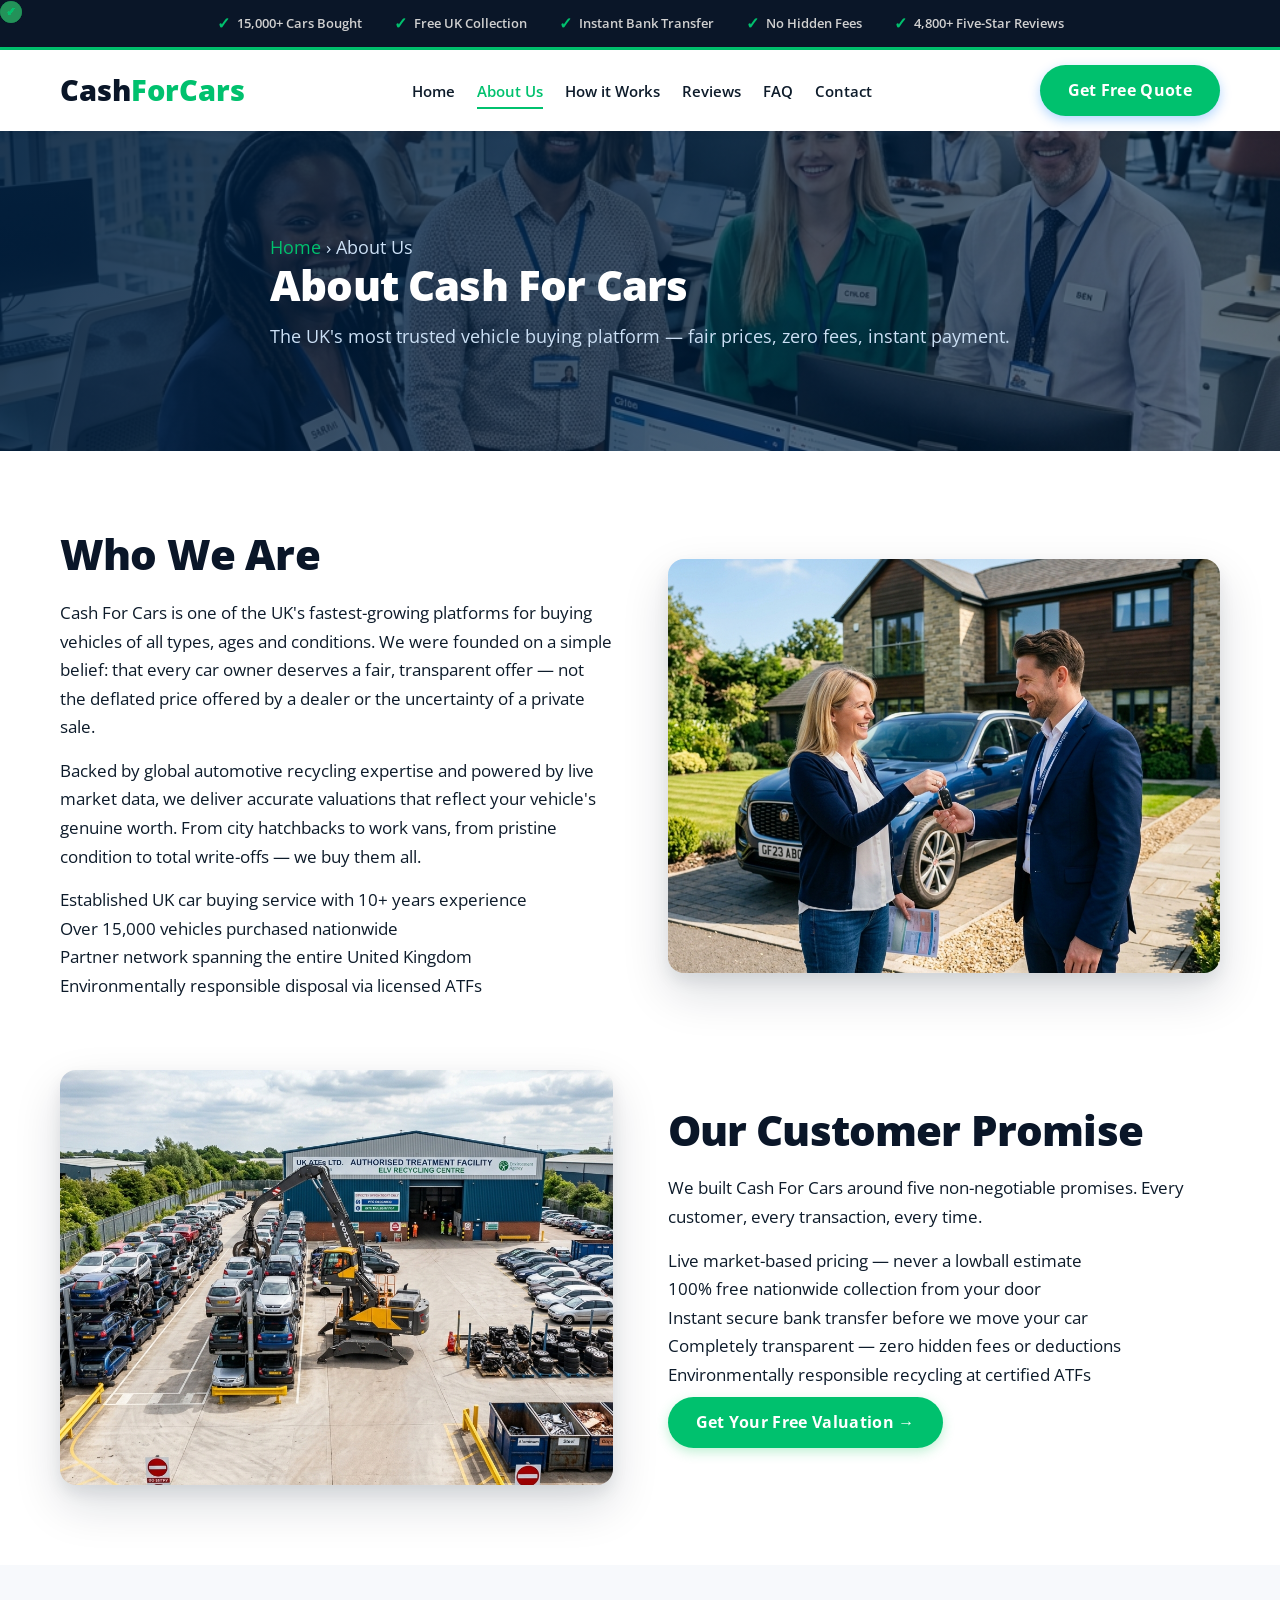
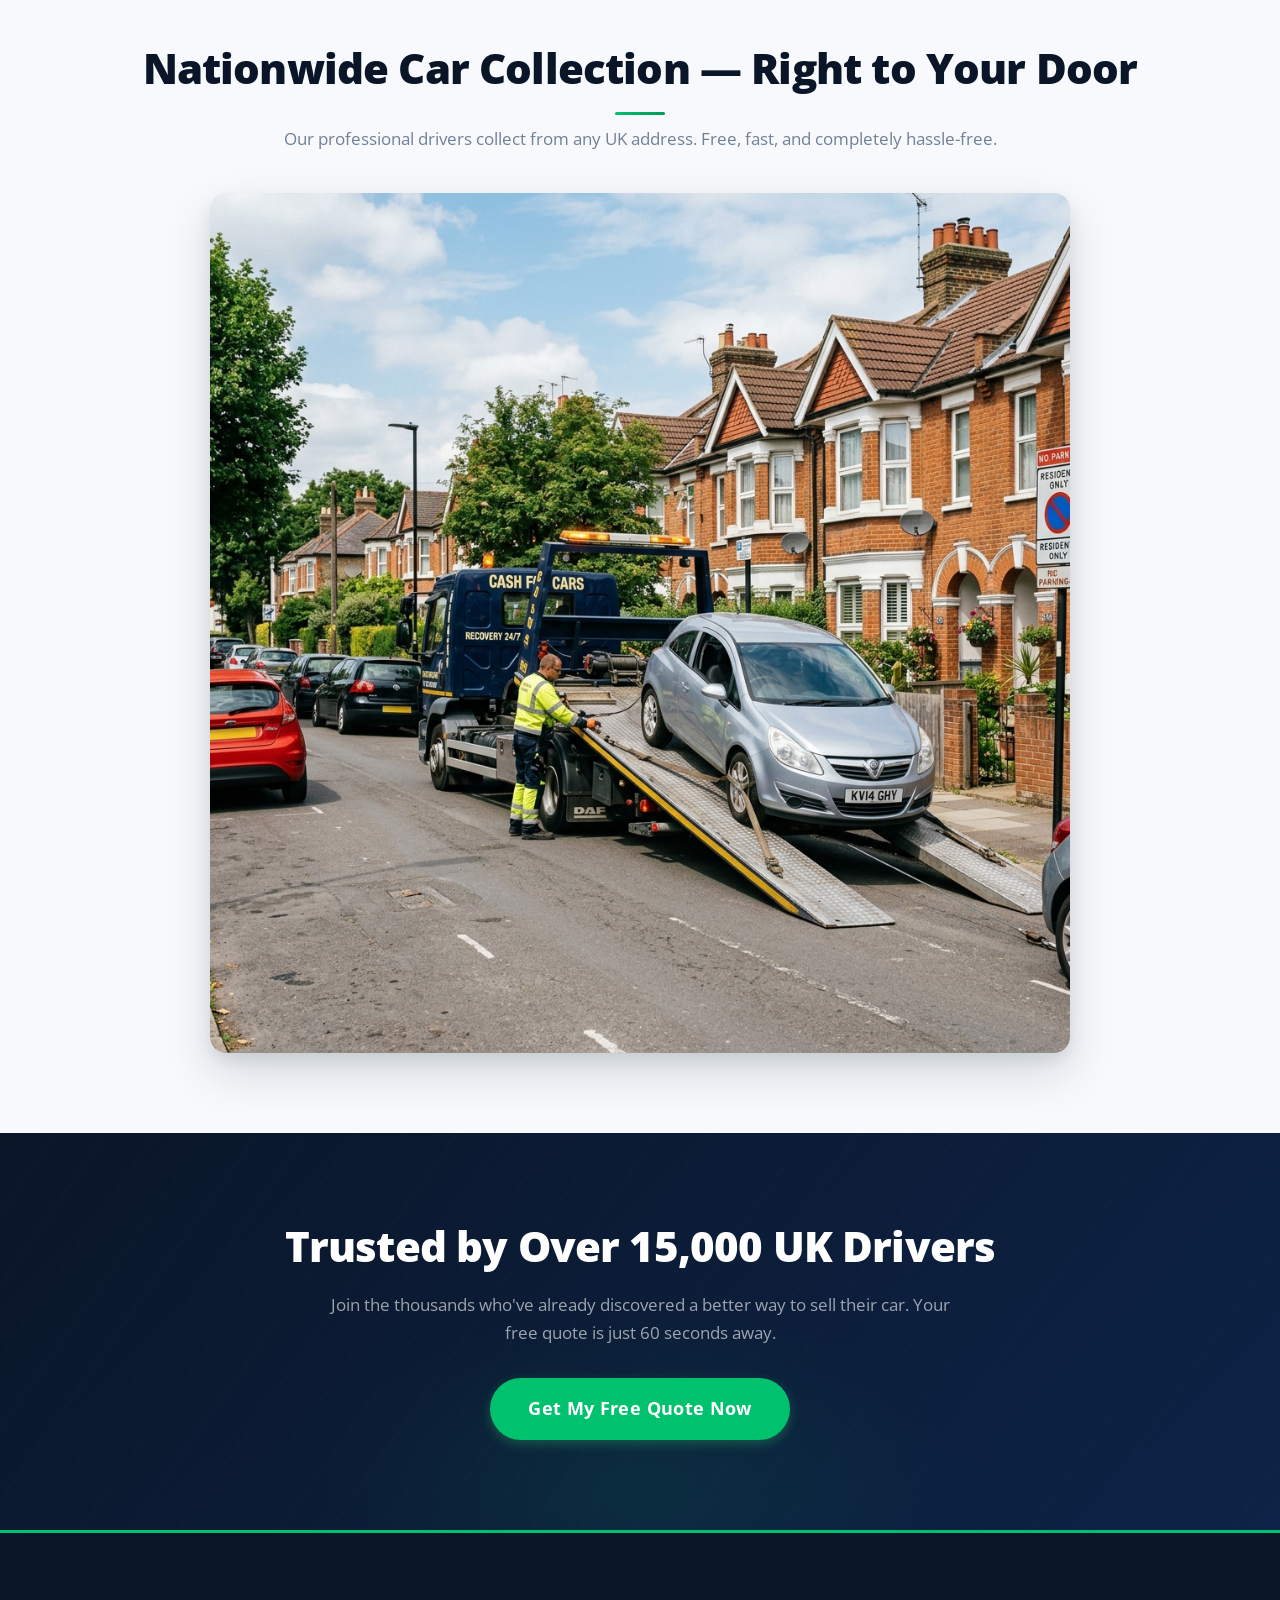
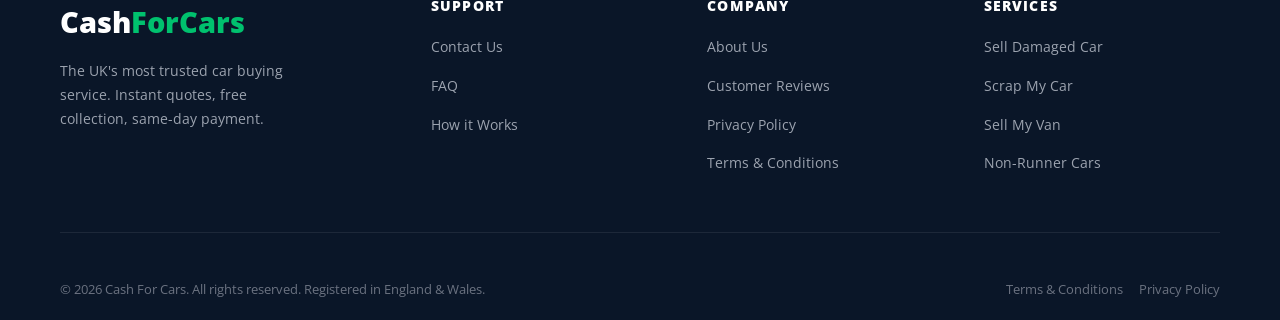
==== CASHFORCARS/about.html @ 6eb307de "ss" ====
<!DOCTYPE html>
<html lang="en">
<head>
    <meta charset="UTF-8">
    <meta name="viewport" content="width=device-width, initial-scale=1.0">
    <title>About Us | Cash For Cars — The UK's Trusted Car Buying Service</title>
    <meta name="description" content="Learn about Cash For Cars — a UK-wide vehicle buying platform committed to fair prices, instant payment and responsible recycling. Backed by global automotive expertise.">
    <link rel="canonical" href="https://www.cashforcars.co.uk/about">
    <meta property="og:title" content="About Cash For Cars UK">
    <meta property="og:description" content="Fair prices, free collection and instant payment. Find out who we are and why thousands of UK drivers trust us.">
    <meta property="og:type" content="website">
    <link rel="preconnect" href="https://fonts.googleapis.com">
    <link rel="preconnect" href="https://fonts.gstatic.com" crossorigin>
    <link href="https://fonts.googleapis.com/css2?family=Open+Sans:wght@400;600;700;800&display=swap" rel="stylesheet">
    <link rel="stylesheet" href="src/css/style.css">
</head>
<body>

    <!-- TRUST BAR -->
    <div class="trust-bar">
        <div class="container">
            <span class="trust-item"><span class="trust-check">✓</span> 15,000+ Cars Bought</span>
            <span class="trust-item"><span class="trust-check">✓</span> Free UK Collection</span>
            <span class="trust-item"><span class="trust-check">✓</span> Instant Bank Transfer</span>
            <span class="trust-item"><span class="trust-check">✓</span> No Hidden Fees</span>
            <span class="trust-item"><span class="trust-check">✓</span> 4,800+ Five-Star Reviews</span>
        </div>
    </div>

    <!-- NAVBAR -->
    <header class="navbar">
        <div class="container nav-container">
            <div class="logo"><a href="index">Cash<span>ForCars</span></a></div>
            <nav class="nav-links">
                <ul>
                    <li><a href="index">Home</a></li>
                    <li><a href="about" class="active">About Us</a></li>
                    <li><a href="how-it-works">How it Works</a></li>
                    <li><a href="reviews">Reviews</a></li>
                    <li><a href="faq">FAQ</a></li>
                    <li><a href="contact">Contact</a></li>
                </ul>
            </nav>
            <div class="nav-contact">
                <a href="index.html#quote-section" class="btn btn-cta">Get Free Quote</a>
            </div>
            <button class="mobile-menu-btn" aria-label="Toggle menu"><span></span><span></span><span></span></button>
        </div>
    </header>

    <!-- PAGE HERO -->
    <div class="page-hero" style="background-image:url('src/images/team.jpg');">
        <div class="page-hero-overlay"></div>
        <div class="container page-hero-content">
            <p class="page-hero-breadcrumb"><a href="index">Home</a> &rsaquo; About Us</p>
            <h1>About Cash For Cars</h1>
            <p>The UK's most trusted vehicle buying platform — fair prices, zero fees, instant payment.</p>
        </div>
    </div>

    <!-- WHO WE ARE -->
    <section style="padding:80px 0;">
        <div class="container dual-col" style="margin-bottom:70px;">
            <div class="content-col">
                <h2>Who We Are</h2>
                <p>Cash For Cars is one of the UK's fastest-growing platforms for buying vehicles of all types, ages and conditions. We were founded on a simple belief: that every car owner deserves a fair, transparent offer — not the deflated price offered by a dealer or the uncertainty of a private sale.</p>
                <p>Backed by global automotive recycling expertise and powered by live market data, we deliver accurate valuations that reflect your vehicle's genuine worth. From city hatchbacks to work vans, from pristine condition to total write-offs — we buy them all.</p>
                <ul class="feature-list">
                    <li>Established UK car buying service with 10+ years experience</li>
                    <li>Over 15,000 vehicles purchased nationwide</li>
                    <li>Partner network spanning the entire United Kingdom</li>
                    <li>Environmentally responsible disposal via licensed ATFs</li>
                </ul>
            </div>
            <div class="media-col">
                <img src="src/images/hero-bg.png" alt="Cash For Cars — UK Vehicle Buying Service" style="width:100%;border-radius:16px;box-shadow:var(--shadow-lg);" loading="lazy">
            </div>
        </div>


        <!-- OUR PROMISE -->
        <div class="container dual-col">
            <div class="media-col">
                <img src="src/images/scrap.png" alt="Responsible Vehicle Recycling" style="width:100%;border-radius:16px;box-shadow:var(--shadow-lg);" loading="lazy">
            </div>
            <div class="content-col">
                <h2>Our Customer Promise</h2>
                <p>We built Cash For Cars around five non-negotiable promises. Every customer, every transaction, every time.</p>
                <ul class="feature-list">
                    <li>Live market-based pricing — never a lowball estimate</li>
                    <li>100% free nationwide collection from your door</li>
                    <li>Instant secure bank transfer before we move your car</li>
                    <li>Completely transparent — zero hidden fees or deductions</li>
                    <li>Environmentally responsible recycling at certified ATFs</li>
                </ul>
                <a href="index#quote-section" class="btn btn-primary" style="margin-top:8px;">Get Your Free Valuation &rarr;</a>
            </div>
        </div>
    </section>

    <!-- FEATURE IMAGE SECTION -->
    <section style="padding:80px 0;background:var(--bg-light);">
        <div class="container text-center">
            <h2 class="section-title">Nationwide Car Collection — Right to Your Door</h2>
            <p class="section-desc">Our professional drivers collect from any UK address. Free, fast, and completely hassle-free.</p>
            <div style="max-width:860px;margin:0 auto;">
                <img src="src/images/collection.png" alt="Cash For Cars — nationwide free vehicle collection service" style="width:100%;border-radius:16px;box-shadow:var(--shadow-lg);" loading="lazy">
            </div>
        </div>
    </section>

    <!-- CTA -->
    <section class="banner-section text-center">
        <div class="container">
            <h2>Trusted by Over 15,000 UK Drivers</h2>
            <p>Join the thousands who've already discovered a better way to sell their car. Your free quote is just 60 seconds away.</p>
            <a href="index.html#quote-section" class="btn btn-primary btn-large">Get My Free Quote Now</a>
        </div>
    </section>

    <!-- FOOTER -->
    <footer class="footer">
        <div class="container">
            <div class="footer-top">
                <div class="footer-brand">
                    <div class="logo"><a href="index">Cash<span>ForCars</span></a></div>
                    <p class="footer-tagline">The UK's most trusted car buying service. Instant quotes, free collection, same-day payment.</p>
                </div>
                <div class="footer-col">
                    <h3>Support</h3>
                    <ul>
                        <li><a href="contact">Contact Us</a></li>
                        <li><a href="faq">FAQ</a></li>
                        <li><a href="how-it-works">How it Works</a></li>
                    </ul>
                </div>
                <div class="footer-col">
                    <h3>Company</h3>
                    <ul>
                        <li><a href="about">About Us</a></li>
                        <li><a href="reviews">Customer Reviews</a></li>
                        <li><a href="privacy">Privacy Policy</a></li>
                        <li><a href="terms">Terms &amp; Conditions</a></li>
                    </ul>
                </div>
                <div class="footer-col">
                    <h3>Services</h3>
                    <ul>
                        <li><a href="damaged-cars">Sell Damaged Car</a></li>
                        <li><a href="scrap-cars">Scrap My Car</a></li>
                        <li><a href="sell-van">Sell My Van</a></li>
                        <li><a href="non-runner-cars">Non-Runner Cars</a></li>
                    </ul>
                </div>
            </div>
        </div>
        <div class="footer-bottom container">
            <p>&copy; 2026 Cash For Cars. All rights reserved. Registered in England &amp; Wales.</p>
            <div class="legal-links">
                <a href="terms">Terms &amp; Conditions</a>
                <a href="privacy">Privacy Policy</a>
            </div>
        </div>
    </footer>

    <script src="src/js/script.js"></script>
</body>
</html>
---- CASHFORCARS/src/css/style.css ----
/* ============================
   CASH FOR CARS — MASTER CSS
   ============================ */

/* ----- Variables ----- */
:root {
    --primary-mint:   #00c16e;
    --mint-dark:      #009955;
    --mint-light:     rgba(0, 193, 110, 0.10);
    --primary-navy:   #0a1628;
    --navy-mid:       #0d2347;
    --accent:         #00c16e;
    --accent-hover:   #009955;
    /* kept for backwards compat */
    --secondary-blue: #0984e3;
    --cta-blue:       #00c16e;
    --cta-blue-hover: #009955;

    --text-dark:  #0d1b2a;
    --text-mid:   #4a5568;
    --text-light: #718096;
    --bg-light:   #f7f9fc;
    --bg-alt:     #eef1f7;
    --white:      #ffffff;

    --transition-smooth: all 0.4s cubic-bezier(0.165, 0.84, 0.44, 1);
    --transition-fast:   all 0.2s ease;
    --transition:        all 0.3s ease;

    --shadow-sm:        0 2px 8px rgba(10,22,40,0.06), 0 1px 3px rgba(10,22,40,0.04);
    --shadow-md:        0 8px 24px rgba(10,22,40,0.10), 0 2px 8px rgba(10,22,40,0.06);
    --shadow-lg:        0 20px 48px rgba(10,22,40,0.14), 0 8px 16px rgba(10,22,40,0.08);
    --shadow-card-hover:0 16px 40px rgba(0,193,110,0.14), 0 4px 12px rgba(10,22,40,0.08);

    --border-default:   #e2e8f0;
    --border-radius:    16px;
    --border-radius-sm: 10px;
    --border-radius-lg: 24px;

    --grad-navy:    linear-gradient(135deg, #0a1628 0%, #0d2347 100%);
    --grad-mint:    linear-gradient(135deg, #00c16e 0%, #009955 100%);
    --grad-surface: linear-gradient(160deg, #f7f9fc 0%, #eef1f7 100%);

    --glass-bg:     rgba(255,255,255,0.08);
    --glass-border: rgba(255,255,255,0.15);

    --fs-h1:   clamp(2.4rem, 6vw, 3.8rem);
    --fs-h2:   clamp(1.8rem, 4vw, 2.6rem);
    --fs-h3:   clamp(1.1rem, 2.5vw, 1.45rem);
    --fs-body: clamp(0.95rem, 1vw + 0.5rem, 1.05rem);
}

* { margin: 0; padding: 0; box-sizing: border-box; }

html { scroll-behavior: smooth; }

body {
    font-family: 'Open Sans', sans-serif;
    color: var(--text-dark);
    background-color: var(--white);
    line-height: 1.7;
    overflow-x: hidden;
    font-size: var(--fs-body);
}

a { text-decoration: none; color: inherit; transition: var(--transition); }
ul { list-style: none; }
img { max-width: 100%; height: auto; display: block; }

.container { max-width: 1200px; margin: 0 auto; padding: 0 20px; }

/* ----- Typography ----- */
h1, h2, h3, h4 { margin-bottom: 20px; font-weight: 800; color: var(--primary-navy); line-height: 1.15; letter-spacing: -0.02em; }
h1 { font-size: var(--fs-h1); }
h2 { font-size: var(--fs-h2); }
h3 { font-size: var(--fs-h3); }
p { margin-bottom: 15px; }

.section-title {
    text-align: center;
    margin-bottom: 10px;
    position: relative;
    padding-bottom: 22px;
}
.section-title::after {
    content: '';
    position: absolute;
    bottom: 0; left: 50%;
    transform: translateX(-50%);
    width: 50px; height: 3px;
    background: var(--grad-mint);
    border-radius: 2px;
}
.text-left.section-title::after { left: 0; transform: none; }
.section-desc { text-align: center; color: var(--text-light); margin-bottom: 40px; font-size: 1.05rem; }
.text-center { text-align: center; }
.text-left { text-align: left; }
.bg-light { background-color: var(--bg-light); }

/* ----- Buttons ----- */
.btn {
    display: inline-block;
    padding: 12px 28px;
    border-radius: 50px;
    font-weight: 700;
    cursor: pointer;
    text-align: center;
    border: none;
    transition: var(--transition);
    font-size: 1rem;
    font-family: inherit;
    letter-spacing: 0.02em;
}

.btn-cta {
    background-color: var(--cta-blue);
    color: var(--white);
    box-shadow: 0 4px 12px rgba(0, 123, 255, 0.3);
}
.btn-cta:hover {
    background-color: var(--cta-blue-hover);
    transform: translateY(-3px);
    box-shadow: 0 8px 20px rgba(0, 123, 255, 0.4);
    color: var(--white);
}

.btn-primary {
    background-color: var(--primary-mint);
    color: var(--white);
    box-shadow: 0 4px 12px rgba(46, 204, 113, 0.3);
}
.btn-primary:hover {
    background-color: #27ae60;
    transform: translateY(-3px);
    box-shadow: 0 8px 20px rgba(46, 204, 113, 0.4);
    color: var(--white);
}

.btn-outline {
    background: transparent;
    color: var(--white);
    border: 2px solid rgba(255,255,255,0.7);
}
.btn-outline:hover {
    background: var(--white);
    color: var(--primary-navy);
    border-color: var(--white);
}

.btn-large { padding: 16px 38px; font-size: 1.1rem; }
.btn-sm { padding: 8px 18px; font-size: 0.875rem; }

/* ================================
   TRUST BAR
   ================================ */
.trust-bar {
    background: var(--primary-navy);
    padding: 10px 0;
    border-bottom: 3px solid var(--primary-mint);
}
.trust-bar .container {
    display: flex;
    justify-content: center;
    align-items: center;
    gap: 32px;
    flex-wrap: wrap;
}
.trust-item {
    display: flex;
    align-items: center;
    gap: 7px;
    font-size: 0.8rem;
    font-weight: 600;
    color: #d0d0d0;
    white-space: nowrap;
}
.trust-item .trust-check {
    color: var(--primary-mint);
    font-size: 1rem;
    font-weight: 800;
}

/* ================================
   NAVBAR
   ================================ */
.navbar {
    background-color: var(--white);
    box-shadow: var(--shadow-sm);
    position: sticky;
    top: 0;
    z-index: 1000;
    padding: 12px 0;
    transition: var(--transition);
}

.nav-container {
    display: flex;
    justify-content: space-between;
    align-items: center;
}

.logo a { font-size: 1.8rem; font-weight: 800; color: var(--primary-navy); }
.logo span { color: var(--primary-mint); }

.nav-links ul { display: flex; gap: 22px; }
.nav-links a { font-weight: 600; color: var(--text-dark); font-size: 0.95rem; position: relative; padding-bottom: 4px; }
.nav-links a::after {
    content: '';
    position: absolute;
    bottom: -4px;
    left: 0;
    width: 0;
    height: 2px;
    background: var(--primary-mint);
    transition: width 0.3s;
}
.nav-links a:hover::after,
.nav-links a.active::after { width: 100%; }
.nav-links a:hover,
.nav-links a.active { color: var(--primary-mint); }

.nav-contact { display: flex; align-items: center; gap: 15px; }
.phone-link { display: flex; align-items: center; gap: 6px; font-weight: 700; color: var(--primary-navy); font-size: 0.95rem; }
.phone-link svg { color: var(--primary-mint); flex-shrink: 0; }

.mobile-menu-btn {
    display: none;
    flex-direction: column;
    gap: 5px;
    background: none;
    border: none;
    cursor: pointer;
    padding: 5px;
    z-index: 1001;
}
.mobile-menu-btn span {
    width: 25px;
    height: 3px;
    background-color: var(--primary-navy);
    transition: 0.3s;
    border-radius: 2px;
    display: block;
}

/* ================================
   HERO SECTION (Homepage)
   ================================ */
.video-bg-container {
    position: absolute;
    top: 0; left: 0;
    width: 100%; height: 100%;
    overflow: hidden;
    z-index: 0;
}

.video-bg {
    width: 100%;
    height: 100%;
    object-fit: cover;
    filter: brightness(0.65);
}

.hero {
    position: relative;
    padding: 130px 0 110px;
    min-height: 92vh;
    display: flex;
    align-items: center;
    overflow: hidden;
    background-color: #0a1628;
}

.hero-overlay {
    position: absolute;
    top: 0; left: 0;
    width: 100%; height: 100%;
    background: linear-gradient(135deg, rgba(0,31,63,0.55) 0%, rgba(0,0,0,0.5) 100%);
    z-index: 1;
}

.hero-content {
    position: relative;
    z-index: 2;
    display: grid;
    grid-template-columns: 1fr 1fr;
    gap: 60px;
    align-items: center;
    width: 100%;
}

.hero-text {
    display: flex;
    flex-direction: column;
}

.hero-content h1 { color: var(--white); margin-bottom: 16px; text-shadow: 0 2px 12px rgba(0,0,0,0.4); line-height: 1.15; }
.hero-content .subtitle { font-size: 1.15rem; color: #d8e4f0; margin-bottom: 24px; }
.hero-content .hero-badges { display: flex; gap: 10px; flex-wrap: wrap; margin-bottom: 20px; }
.hero-badge { background: rgba(46,204,113,0.18); border: 1px solid rgba(46,204,113,0.4); color: #7fffb5; padding: 4px 14px; border-radius: 20px; font-size: 0.8rem; font-weight: 700; letter-spacing: 0.04em; }

/* Hero trust row below subtitle */
.hero-trust-row { display: flex; gap: 20px; flex-wrap: wrap; }
.hero-trust-item { display: flex; align-items: center; gap: 6px; color: rgba(255,255,255,0.75); font-size: 0.88rem; font-weight: 600; }
.trust-icon { color: var(--primary-mint); font-size: 1rem; font-weight: 800; }

/* Animated floating particles */
.animated-particles {
    position: absolute;
    top: 0; left: 0;
    width: 100%; height: 100%;
    z-index: 1;
    overflow: hidden;
    pointer-events: none;
}

.particle {
    position: absolute;
    width: 6px; height: 6px;
    background: rgba(46, 204, 113, 0.35);
    border-radius: 50%;
    animation: floatUp 8s linear infinite;
}

.particle:nth-child(1) { left: 10%; animation-delay: 0s; animation-duration: 7s; }
.particle:nth-child(2) { left: 25%; animation-delay: 1.5s; animation-duration: 9s; width: 8px; height: 8px; }
.particle:nth-child(3) { left: 45%; animation-delay: 3s; animation-duration: 6s; }
.particle:nth-child(4) { left: 60%; animation-delay: 0.5s; animation-duration: 10s; width: 4px; height: 4px; }
.particle:nth-child(5) { left: 78%; animation-delay: 2s; animation-duration: 8s; }
.particle:nth-child(6) { left: 90%; animation-delay: 4s; animation-duration: 7s; width: 10px; height: 10px; background: rgba(0,123,255,0.25); }

@keyframes floatUp {
    0%   { transform: translateY(100vh) rotate(0deg); opacity: 0; }
    10%  { opacity: 1; }
    90%  { opacity: 1; }
    100% { transform: translateY(-10vh) rotate(720deg); opacity: 0; }
}

/* Quote Form */
.glass-panel {
    background: var(--glass-bg);
    backdrop-filter: blur(20px);
    -webkit-backdrop-filter: blur(20px);
    border: 1px solid var(--glass-border);
    padding: 38px;
    border-radius: 20px;
    box-shadow: var(--shadow-lg), 0 0 0 1px rgba(255,255,255,0.05);
    position: relative;
    overflow: hidden;
    width: 100%;
}
.glass-panel::after { content: ''; position: absolute; top: -50%; left: -50%; width: 200%; height: 200%; background: linear-gradient(45deg, transparent, rgba(255,255,255,0.03), transparent); transform: rotate(45deg); animation: shimmerGlass 8s infinite linear; pointer-events: none; }
@keyframes shimmerGlass { 0% { transform: translate(-30%, -30%) rotate(45deg); } 100% { transform: translate(30%, 30%) rotate(45deg); } }

.glass-panel-label {
    font-size: 0.8rem;
    font-weight: 700;
    color: var(--primary-mint);
    text-transform: uppercase;
    letter-spacing: 0.1em;
    margin-bottom: 10px;
}

.quote-form .form-group { margin-bottom: 16px; }
.quote-form label { display: block; margin-bottom: 6px; font-weight: 700; font-size: 0.82rem; color: #cce8ff; text-transform: uppercase; letter-spacing: 0.06em; }
.quote-form input {
    width: 100%;
    padding: 14px 16px;
    border-radius: 10px;
    border: 2px solid rgba(255,255,255,0.2);
    background: rgba(255,255,255,0.94);
    font-size: 1rem;
    color: var(--text-dark);
    font-family: inherit;
    font-weight: 700;
    letter-spacing: 0.05em;
    transition: var(--transition);
    text-transform: uppercase;
}
.quote-form input:focus {
    outline: none;
    border-color: var(--primary-mint);
    box-shadow: 0 0 0 3px rgba(46,204,113,0.3);
}
.quote-form input::placeholder { font-weight: 400; text-transform: none; letter-spacing: 0; }

.quote-form .btn { width: 100%; }

.form-disclaimer {
    font-size: 0.75rem;
    color: rgba(255,255,255,0.5);
    text-align: center;
    margin-top: 10px;
    margin-bottom: 0;
}

/* Form validation errors */
.field-error {
    display: block;
    color: #ff6b6b;
    font-size: 0.78rem;
    font-weight: 600;
    margin-top: 5px;
}
.input-error {
    border-color: #ff6b6b !important;
    box-shadow: 0 0 0 3px rgba(255, 107, 107, 0.25) !important;
}

/* ================================
   VIDEO WRAPPER (local MP4 + iframes)
   ================================ */
.video-wrapper,
.youtube-wrapper {
    position: relative;
    width: 100%;
    padding-bottom: 56.25%; /* 16:9 */
    height: 0;
    overflow: hidden;
    border-radius: var(--border-radius);
    box-shadow: var(--shadow-lg);
    background: #000;
}

.video-wrapper video,
.video-wrapper iframe,
.youtube-wrapper video,
.youtube-wrapper iframe {
    position: absolute;
    top: 0; left: 0;
    width: 100%; height: 100%;
    border-radius: var(--border-radius);
    border: none;
}

/* ================================
   VIDEO BANNER SECTION (homepage)
   ================================ */
.video-banner-section {
    padding: 80px 0;
    background: linear-gradient(to right, #03045e, #023e8a);
    color: #fff;
}
.video-banner-section .section-title { color: #fff; }
.video-banner-section .section-desc { color: #99bbdd; }

/* ================================
   PAGE HERO BANNERS (Sub-pages)
   ================================ */
.page-hero {
    position: relative;
    min-height: 320px;
    display: flex;
    align-items: center;
    background-size: cover;
    background-position: center;
    padding: 70px 0;
    overflow: hidden;
}

.page-hero::before {
    content: '';
    position: absolute;
    top: 0; left: 0;
    width: 100%; height: 100%;
    background-size: cover;
    background-position: center;
    background-image: inherit;
    animation: slowZoom 30s ease-in-out infinite alternate;
    z-index: 0;
}

@keyframes slowZoom {
    0%   { transform: scale(1); }
    100% { transform: scale(1.08); }
}

.page-hero-overlay {
    position: absolute;
    top: 0; left: 0;
    width: 100%; height: 100%;
    background: linear-gradient(135deg, rgba(0,31,63,0.88) 0%, rgba(0,31,63,0.55) 100%);
    z-index: 1;
}

.page-hero-content {
    position: relative;
    z-index: 2;
}

.page-hero h1 { font-size: 2.6rem; color: var(--white); margin-bottom: 10px; }
.page-hero p { color: #cce0f5; font-size: 1.15rem; margin-bottom: 0; }
.page-hero-breadcrumb { color: rgba(255,255,255,0.55); font-size: 0.85rem; margin-bottom: 8px; }
.page-hero-breadcrumb a { color: var(--primary-mint); }
.page-hero-breadcrumb a:hover { color: #fff; }

/* ================================
   PAGE INLINE QUOTE SECTION
   ================================ */
.page-quote-section {
    background: var(--grad-navy);
    padding: 80px 0;
    position: relative;
}
.page-quote-section::before {
    content: '';
    position: absolute;
    top: 0; left: 0; right: 0; bottom: 0;
    background: radial-gradient(ellipse at 70% 50%, rgba(0,193,110,0.08) 0%, transparent 70%);
    pointer-events: none;
}
.page-quote-inner {
    display: grid;
    grid-template-columns: 1fr 1fr;
    gap: 60px;
    align-items: center;
    position: relative;
    z-index: 1;
}
.page-quote-text h2 { color: var(--white); margin-bottom: 12px; }
.page-quote-text > p { color: #d8e4f0; margin-bottom: 24px; font-size: 1.05rem; }
.page-quote-list {
    list-style: none;
    padding: 0;
    margin: 0;
}
.page-quote-list li {
    color: rgba(255,255,255,0.8);
    padding: 9px 0 9px 30px;
    position: relative;
    font-size: 0.95rem;
    border-bottom: 1px solid rgba(255,255,255,0.07);
}
.page-quote-list li:last-child { border-bottom: none; }
.page-quote-list li::before {
    content: '✓';
    position: absolute;
    left: 0;
    color: var(--primary-mint);
    font-weight: 800;
    font-size: 1rem;
}

/* ================================
   PROCESS STRIP (Homepage)
   ================================ */
.process-strip {
    background: var(--grad-navy);
    padding: 50px 0;
    position: relative;
    overflow: hidden;
}
.process-strip::before {
    content: ''; position: absolute; top: 0; left: 0;
    width: 100%; height: 3px; background: var(--grad-mint);
}
.process-strip::after {
    content: ''; position: absolute; bottom: -60%; left: 50%;
    transform: translateX(-50%);
    width: 700px; height: 400px;
    background: radial-gradient(ellipse, rgba(0,193,110,0.06) 0%, transparent 70%);
    pointer-events: none;
}
.process-items {
    display: flex;
    justify-content: center;
    gap: 0;
    align-items: flex-start;
    position: relative; z-index: 1;
}
.process-item {
    flex: 1;
    text-align: center;
    padding: 10px 20px;
    position: relative;
}
.process-item:not(:last-child)::after {
    content: '→';
    position: absolute;
    right: -10px; top: 14px;
    color: rgba(0,193,110,0.5);
    font-size: 1.5rem;
}
.process-num {
    display: inline-flex;
    align-items: center;
    justify-content: center;
    width: 52px; height: 52px;
    border-radius: 50%;
    background: var(--grad-mint);
    color: #fff;
    font-weight: 800;
    font-size: 1.1rem;
    margin-bottom: 12px;
    box-shadow: 0 0 0 6px rgba(0,193,110,0.15);
    transition: box-shadow 0.3s ease;
}
.process-item:hover .process-num { box-shadow: 0 0 0 10px rgba(0,193,110,0.12); }
.process-item h4 { color: var(--white); font-size: 0.92rem; margin-bottom: 5px; }
.process-item p  { color: rgba(255,255,255,0.5); font-size: 0.78rem; margin-bottom: 0; line-height: 1.4; }

/* ================================
   BENEFITS SECTION
   ================================ */
.benefits-section { padding: 90px 0; }

.benefits-grid {
    display: grid;
    grid-template-columns: repeat(3, 1fr);
    gap: 30px;
    margin-top: 45px;
}

.benefit-card {
    text-align: center;
    border-radius: var(--border-radius);
    background: var(--white);
    box-shadow: var(--shadow-sm);
    transition: var(--transition-smooth);
    border: 1px solid var(--border-default);
    overflow: hidden;
    position: relative;
}
.benefit-card::before {
    content: ''; position: absolute; top: 0; left: 0;
    width: 100%; height: 3px;
    background: var(--grad-mint);
    opacity: 0.35; transition: opacity 0.3s ease;
}
.benefit-card:hover {
    transform: translateY(-8px);
    box-shadow: var(--shadow-card-hover);
    border-color: var(--primary-mint);
}
.benefit-card:hover::before { opacity: 1; }

.benefit-img {
    height: 180px; /* Refined to 'average' height */
    overflow: hidden;
    background: #f0f3f7;
}

.benefit-img img {
    width: 100%; height: 100%;
    object-fit: cover;
    transition: transform 0.6s cubic-bezier(0.165, 0.84, 0.44, 1);
}

.benefit-card:hover .benefit-img img { transform: scale(1.05); }

.benefit-card h3 { padding: 20px 20px 0; }
.benefit-card p { padding: 8px 20px 26px; color: var(--text-light); font-size: 0.95rem; margin-bottom: 0; }

/* ================================
   SERVICES SECTION
   ================================ */
.services-section { padding: 90px 0; }

.services-grid {
    display: grid;
    grid-template-columns: repeat(auto-fill, minmax(280px, 1fr));
    gap: 24px;
    margin-top: 45px;
}

.service-card {
    background-color: var(--white);
    border-radius: 18px;
    overflow: hidden;
    box-shadow: var(--shadow-sm);
    transition: var(--transition);
    border: 1px solid #eaeaea;
    display: block;
}
.service-card:hover {
    transform: translateY(-6px);
    box-shadow: var(--shadow-md);
    border-color: var(--primary-mint);
}

.service-img {
    height: 180px; /* Refined to average size */
    overflow: hidden;
    background: #f1f4f8;
}
.service-img img {
    width: 100%; height: 100%;
    object-fit: cover;
    transition: transform 0.6s cubic-bezier(0.165, 0.84, 0.44, 1);
}
.service-card:hover .service-img img { transform: scale(1.08); }

.service-content { padding: 22px; }
.service-content h3 { margin-bottom: 6px; font-size: 1.1rem; color: var(--primary-navy); }
.service-content p { font-size: 0.92rem; color: var(--text-light); margin-bottom: 12px; }
.service-arrow {
    font-size: 0.85rem; font-weight: 700; color: var(--primary-mint);
    display: inline-flex; align-items: center; gap: 5px;
    padding: 4px 0;
    border-bottom: 2px solid transparent;
    transition: border-color 0.2s ease, gap 0.2s ease;
}
.service-card:hover .service-arrow { border-bottom-color: var(--primary-mint); gap: 9px; }

/* ================================
   DUAL COLUMN / MEDIA SECTION
   ================================ */
.custom-media-section { padding: 90px 0; }
.animated-bg-section {
    background: linear-gradient(135deg, #f4f9f6 0%, #eef5f0 100%);
}

.dual-col {
    display: grid;
    grid-template-columns: 1fr 1fr;
    gap: 55px;
    align-items: center;
}

.content-col { min-width: 0; }

.media-col {
    display: flex;
    justify-content: center;
    align-items: center;
    width: 100%;
    min-width: 0;
}
.media-col img {
    width: 100%;
    max-width: 560px;
    height: auto;
    aspect-ratio: 4 / 3;
    object-fit: cover;
    border-radius: var(--border-radius);
    box-shadow: var(--shadow-lg);
    transition: var(--transition-smooth);
    background: #eef1f7;
}
.media-col img:hover { transform: scale(1.02); }

/* Tablet breakpoint — tighter grid, smaller gap */
@media (max-width: 1024px) {
    .custom-media-section { padding: 70px 0; }
    .dual-col { gap: 40px; }
    .media-col img { max-width: 480px; }
}

/* Mobile breakpoint — stack columns, image first on some sections */
@media (max-width: 768px) {
    .custom-media-section { padding: 55px 0; }
    .media-col { order: -1; }
    .media-col img {
        max-width: 100%;
        aspect-ratio: 16 / 10;
    }
    .section-title.text-left { text-align: center; }
    .content-col { text-align: center; }
    .content-col .feature-list { text-align: left; display: inline-block; }
}

/* Small phones */
@media (max-width: 480px) {
    .custom-media-section { padding: 45px 0; }
    .dual-col { gap: 28px; }
    .media-col img { aspect-ratio: 4 / 3; border-radius: 12px; }
}
.feature-list li::before {
    content: '✓';
    position: absolute;
    left: 0; top: 1px;
    color: var(--primary-mint);
    font-weight: 800;
    font-size: 1.05rem;
    width: 22px; height: 22px;
    background: rgba(46,204,113,0.12);
    border-radius: 50%;
    display: flex;
    align-items: center;
    justify-content: center;
    font-size: 0.75rem;
}

/* ================================
   STEP ROWS (How It Works)
   ================================ */
.step-row {
    display: flex;
    gap: 50px;
    align-items: center;
    margin-bottom: 70px;
    padding-bottom: 70px;
    border-bottom: 1px solid #eee;
}
.step-row:last-child { border-bottom: none; margin-bottom: 0; padding-bottom: 0; }

.step-row.reverse { flex-direction: row-reverse; }

.step-text { flex: 1; }
.step-img {
    flex: 1;
    display: flex;
    justify-content: center;
}
.step-img img {
    width: 100%;
    max-width: 480px; /* Average size constraint */
    aspect-ratio: 4 / 3;
    object-fit: cover;
    border-radius: var(--border-radius);
    box-shadow: var(--shadow-md);
    transition: var(--transition-smooth);
}
.step-img img:hover { transform: scale(1.03) translateY(-5px); }

.step-number {
    font-size: 4rem;
    font-weight: 800;
    color: var(--primary-mint);
    opacity: 0.15;
    line-height: 1;
    margin-bottom: 5px;
}
.step-text h3 { font-size: 1.4rem; }

/* ================================
   CONTACT PAGE
   ================================ */
.contact-grid {
    display: grid;
    grid-template-columns: 1fr 1fr;
    gap: 50px;
}

.contact-detail-card {
    display: flex;
    gap: 16px;
    align-items: flex-start;
    padding: 18px;
    background: var(--bg-light);
    border-radius: 12px;
    margin-bottom: 16px;
    border: 1px solid #e8e8e8;
    transition: var(--transition);
}
.contact-detail-card:hover { border-color: var(--primary-mint); box-shadow: var(--shadow-sm); }

.contact-icon { font-size: 1.4rem; flex-shrink: 0; }
.contact-detail-card h4 { margin-bottom: 3px; font-size: 0.95rem; }

.contact-form form {
    background: var(--bg-light);
    padding: 35px;
    border-radius: 16px;
    box-shadow: var(--shadow-sm);
    border: 1px solid #e8e8e8;
}

.contact-form .form-group { margin-bottom: 16px; }
.contact-form label { display: block; margin-bottom: 6px; font-weight: 700; font-size: 0.85rem; color: var(--text-dark); }

.contact-form input,
.contact-form textarea {
    width: 100%;
    padding: 13px 15px;
    border: 2px solid #ddd;
    border-radius: 10px;
    font-family: inherit;
    font-size: 0.95rem;
    transition: var(--transition);
    background: var(--white);
}

.contact-form input:focus,
.contact-form textarea:focus {
    outline: none;
    border-color: var(--primary-mint);
    box-shadow: 0 0 0 3px rgba(46,204,113,0.15);
}

.contact-form textarea { resize: vertical; min-height: 130px; }

/* ================================
   FAQ ACCORDION
   ================================ */
.faq-list { max-width: 820px; margin: 0 auto; }

.faq-item {
    margin-bottom: 14px;
    border: 1px solid #e8e8e8;
    border-radius: 12px;
    overflow: hidden;
    transition: var(--transition);
}
.faq-item:hover { border-color: var(--primary-mint); }
.faq-item.active { border-color: var(--primary-mint); box-shadow: 0 4px 15px rgba(46,204,113,0.1); }

.faq-question {
    padding: 20px 24px;
    margin: 0;
    cursor: pointer;
    display: flex;
    justify-content: space-between;
    align-items: center;
    font-size: 1.02rem;
    font-weight: 700;
    color: var(--primary-navy);
    transition: var(--transition);
    user-select: none;
}
.faq-question::after {
    content: '+';
    color: var(--primary-mint);
    font-size: 1.6rem;
    font-weight: 700;
    transition: transform 0.3s;
    flex-shrink: 0;
    margin-left: 16px;
}
.faq-item.active .faq-question::after { content: '−'; }
.faq-item.active .faq-question { background: rgba(46,204,113,0.05); color: var(--primary-navy); }

.faq-answer {
    max-height: 0;
    overflow: hidden;
    transition: max-height 0.4s ease, padding 0.3s ease;
    padding: 0 24px;
}
.faq-item.active .faq-answer {
    max-height: 400px;
    padding: 0 24px 20px;
}
.faq-answer p { color: var(--text-light); line-height: 1.8; margin-bottom: 0; }

/* ================================
   REVIEWS
   ================================ */
.stats-bar {
    display: flex;
    justify-content: center;
    gap: 60px;
    margin-bottom: 55px;
    padding: 35px;
    background: linear-gradient(135deg, var(--primary-navy) 0%, #003366 100%);
    border-radius: 18px;
    color: var(--white);
    border: 1px solid rgba(46,204,113,0.2);
}

.stat-item { text-align: center; }
.stat-number {
    font-size: 2.6rem;
    font-weight: 800;
    color: var(--primary-mint);
    line-height: 1;
}
.stat-label { font-size: 0.88rem; color: #aac4e0; margin-top: 6px; }

.reviews-grid {
    display: grid;
    grid-template-columns: repeat(auto-fill, minmax(260px, 1fr));
    gap: 22px;
}

.review-card {
    background: var(--white);
    padding: 26px;
    border-radius: 16px;
    box-shadow: var(--shadow-sm);
    border-top: 4px solid var(--primary-mint);
    transition: var(--transition);
    position: relative;
}
.review-card::before {
    content: '"';
    position: absolute;
    top: 14px;
    right: 20px;
    font-size: 4rem;
    color: rgba(46,204,113,0.1);
    font-family: Georgia, serif;
    line-height: 1;
}
.review-card:hover {
    transform: translateY(-5px);
    box-shadow: var(--shadow-md);
}

.stars { color: #f39c12; font-size: 1.1rem; margin-bottom: 14px; letter-spacing: 2px; }
.review-text { font-style: italic; color: var(--text-dark); margin-bottom: 14px; font-size: 0.93rem; line-height: 1.7; }
.reviewer { font-weight: 700; color: var(--primary-navy); font-size: 0.88rem; }
.reviewer-location { color: var(--text-light); font-size: 0.8rem; font-weight: 400; }

/* ================================
   BANNER / CTA SECTION
   ================================ */
.banner-section {
    background: var(--grad-navy);
    color: var(--white);
    padding: 90px 0;
    position: relative;
    overflow: hidden;
}
.banner-section::before {
    content: ''; position: absolute;
    bottom: -40%; left: 50%; transform: translateX(-50%);
    width: 700px; height: 400px;
    background: radial-gradient(ellipse, rgba(0,193,110,0.09) 0%, transparent 65%);
    pointer-events: none;
}
.banner-section::after {
    content: ''; position: absolute; inset: 0;
    background-image: repeating-linear-gradient(-55deg, transparent, transparent 40px, rgba(255,255,255,0.015) 40px, rgba(255,255,255,0.015) 41px);
    pointer-events: none;
}
.banner-section h2 { color: var(--white); position: relative; z-index: 1; }
.banner-section p { color: rgba(255,255,255,0.6); max-width: 650px; margin: 0 auto 30px; font-size: 1.05rem; position: relative; z-index: 1; }
.banner-section .btn { position: relative; z-index: 1; }

.cta-section {
    background: linear-gradient(135deg, var(--primary-mint) 0%, #27ae60 100%);
    padding: 70px 0;
    text-align: center;
}
.cta-section h2, .cta-section p { color: var(--white); }
.cta-section p { max-width: 600px; margin: 0 auto 28px; font-size: 1.05rem; opacity: 0.92; }

/* ================================
   FOOTER
   ================================ */
.footer {
    background-color: #0a1628;
    border-top: 3px solid var(--primary-mint);
    padding: 65px 0 20px;
    color: #9ca3af;
}

.footer-top {
    display: grid;
    grid-template-columns: 1.4fr repeat(3, 1fr);
    gap: 40px;
    margin-bottom: 45px;
    padding-bottom: 45px;
    border-bottom: 1px solid rgba(255,255,255,0.08);
}

.footer-brand .logo a { color: var(--white); }
.footer-tagline { color: #9ca3af; font-size: 0.88rem; line-height: 1.7; margin-top: 12px; max-width: 240px; }

.footer-col h3 { font-size: 0.9rem; margin-bottom: 18px; color: var(--white); text-transform: uppercase; letter-spacing: 0.08em; }
.footer-col ul li { margin-bottom: 10px; }
.footer-col a { color: #9ca3af; font-size: 0.88rem; }
.footer-col a:hover { color: var(--primary-mint); }
.footer-col .footer-contact-item { display: flex; flex-direction: column; gap: 1px; margin-bottom: 10px; font-size: 0.88rem; }

.social-links { display: flex; gap: 10px; margin-top: 18px; }
.social-links a {
    background: rgba(255,255,255,0.07);
    color: #9ca3af;
    padding: 8px 16px;
    border-radius: 8px;
    font-size: 0.82rem;
    border: 1px solid rgba(255,255,255,0.1);
}
.social-links a:hover { background: var(--primary-mint); color: var(--white); border-color: var(--primary-mint); }

.footer-bottom {
    display: flex;
    justify-content: space-between;
    align-items: center;
    font-size: 0.82rem;
    color: #6b7280;
    flex-wrap: wrap;
    gap: 10px;
}
.footer-bottom p { margin-bottom: 0; }

.legal-links { display: flex; gap: 16px; }
.legal-links a { color: #6b7280; font-size: 0.82rem; }
.legal-links a:hover { color: var(--primary-mint); }

/* ================================
   TOAST NOTIFICATIONS
   ================================ */
.toast-container {
    position: fixed;
    bottom: 24px;
    right: 24px;
    z-index: 9999;
    display: flex;
    flex-direction: column;
    gap: 10px;
}

.custom-toast {
    background: var(--white);
    border-left: 5px solid var(--primary-mint);
    padding: 18px 22px;
    border-radius: 12px;
    box-shadow: 0 10px 30px rgba(0,0,0,0.15);
    min-width: 300px;
    max-width: 380px;
    transform: translateX(120%);
    opacity: 0;
    transition: all 0.4s cubic-bezier(0.68, -0.55, 0.265, 1.55);
}
.custom-toast.show { transform: translateX(0); opacity: 1; }
.custom-toast.error { border-left-color: #e74c3c; }
.custom-toast h4 { margin-bottom: 4px; color: var(--primary-navy); font-size: 1rem; }
.custom-toast p { margin-bottom: 0; color: var(--text-light); font-size: 0.88rem; }

.spinner {
    display: inline-block;
    width: 18px; height: 18px;
    border: 3px solid rgba(255,255,255,0.3);
    border-radius: 50%;
    border-top-color: var(--white);
    animation: spin 0.8s ease-in-out infinite;
    vertical-align: middle;
    margin-right: 8px;
}

@keyframes spin { to { transform: rotate(360deg); } }

/* ================================
   SCROLL REVEAL ANIMATION
   ================================ */
.reveal {
    opacity: 0;
    transform: translateY(28px);
    transition: opacity 0.65s ease, transform 0.65s ease;
}
.reveal.visible {
    opacity: 1;
    transform: translateY(0);
}

/* ================================
   LEGAL PAGES (Privacy / Terms)
   ================================ */
.legal-content {
    max-width: 820px;
    margin: 0 auto;
    padding: 70px 20px;
}
.legal-content h2 {
    font-size: 1.25rem;
    color: var(--primary-navy);
    margin-top: 36px;
    margin-bottom: 10px;
    padding-bottom: 8px;
    border-bottom: 2px solid rgba(46,204,113,0.2);
}
.legal-content h2:first-child { margin-top: 0; }
.legal-content a { color: var(--cta-blue); }
.legal-content a:hover { text-decoration: underline; }

/* ================================
   RESPONSIVE DESIGN — PREMIUM REFACTOR
   ================================ */

/* Mobile CTA FAB */
.mobile-cta-fab {
    position: fixed;
    bottom: 25px;
    right: 25px;
    background: var(--primary-mint);
    color: var(--white);
    padding: 14px 24px;
    border-radius: 50px;
    font-weight: 800;
    box-shadow: 0 10px 25px rgba(46, 204, 113, 0.4);
    z-index: 999;
    display: none; /* Shown via JS on scroll */
    align-items: center;
    gap: 8px;
    text-transform: uppercase;
    letter-spacing: 0.05em;
    font-size: 0.85rem;
    transition: var(--transition-smooth);
    border: 2px solid rgba(255,255,255,0.2);
    text-decoration: none;
}
.mobile-cta-fab:active { transform: scale(0.95); }

/* ================================
   HERO AWARD ROW
   ================================ */
.hero-award-row {
    display: flex;
    gap: 16px;
    flex-wrap: wrap;
    margin: 14px 0 20px;
}
.hero-award-badge {
    display: flex;
    align-items: center;
    gap: 8px;
    background: rgba(255,255,255,0.12);
    border: 1px solid rgba(255,255,255,0.25);
    border-radius: 30px;
    padding: 7px 16px;
    font-size: 0.88rem;
    color: #fff;
    backdrop-filter: blur(6px);
}
.award-stars { color: #FFD700; font-size: 0.95rem; letter-spacing: 1px; }
.award-icon { font-size: 1rem; }
.award-text strong { color: #fff; }

/* ================================
   FORM ROW (side-by-side inputs)
   ================================ */
.form-row {
    display: grid;
    grid-template-columns: 1fr 1fr;
    gap: 12px;
}

/* ================================
   STATS BAR STRIP
   ================================ */
.stats-bar-strip {
    background: #fff;
    border-bottom: 1px solid #e8edf3;
    padding: 28px 0;
}
.stats-bar-items {
    display: flex;
    justify-content: space-around;
    align-items: center;
    flex-wrap: wrap;
    gap: 20px;
}
.stat-item {
    text-align: center;
    display: flex;
    flex-direction: column;
    gap: 4px;
}
.stat-num {
    font-size: 1.7rem;
    font-weight: 800;
    color: var(--primary-navy);
    line-height: 1;
}
.stat-label {
    font-size: 0.8rem;
    color: var(--text-light);
    text-transform: uppercase;
    letter-spacing: 0.5px;
}

/* ================================
   STATS SECTION
   ================================ */
.stats-section {
    background: var(--grad-navy);
    padding: 60px 0;
    position: relative;
    overflow: hidden;
}
.stats-section::before {
    content: ''; position: absolute;
    top: -60%; left: 50%; transform: translateX(-50%);
    width: 900px; height: 500px;
    background: radial-gradient(ellipse, rgba(0,193,110,0.07) 0%, transparent 70%);
    pointer-events: none;
}
.stats-grid {
    display: grid;
    grid-template-columns: repeat(5, 1fr);
    gap: 0;
    position: relative; z-index: 1;
}
.stat-block {
    text-align: center;
    padding: 20px 16px;
    position: relative;
    display: flex; flex-direction: column;
    align-items: center; gap: 6px;
}
.stat-block:not(:last-child)::after {
    content: ''; position: absolute;
    right: 0; top: 20%; height: 60%; width: 1px;
    background: rgba(255,255,255,0.08);
}
.stat-icon {
    font-size: 1.4rem; color: var(--primary-mint);
    opacity: 0.85; line-height: 1; margin-bottom: 4px;
}
.stat-number {
    font-size: clamp(1.6rem, 3vw, 2.4rem);
    font-weight: 800; color: var(--primary-mint);
    line-height: 1; letter-spacing: -0.02em;
}
.stat-label {
    font-size: 0.75rem; color: rgba(255,255,255,0.5);
    text-transform: uppercase; letter-spacing: 0.06em;
    line-height: 1.4; max-width: 120px;
}

/* ================================
   SCRAP INFO SECTION
   ================================ */
.scrap-info-section {
    padding: 90px 0;
    background: var(--bg-light);
}
.scrap-info-grid {
    display: grid;
    grid-template-columns: repeat(4, 1fr);
    gap: 24px;
    margin-top: 45px;
}
.scrap-info-card {
    background: var(--white);
    border-radius: 16px;
    padding: 30px 24px;
    box-shadow: var(--shadow-sm);
    border: 1px solid #eaeaea;
    text-align: center;
    transition: var(--transition);
}
.scrap-info-card:hover {
    transform: translateY(-6px);
    box-shadow: var(--shadow-md);
    border-color: var(--primary-mint);
}
.scrap-info-icon {
    font-size: 2.2rem;
    margin-bottom: 14px;
}
.scrap-info-card h3 {
    font-size: 1rem;
    font-weight: 700;
    color: var(--primary-navy);
    margin-bottom: 10px;
}
.scrap-info-card p {
    font-size: 0.9rem;
    color: var(--text-light);
    line-height: 1.6;
}

/* ================================
   FAQ ON HOMEPAGE
   ================================ */
.faq-home-section {
    padding: 90px 0;
    background: var(--white);
}
.faq-home-list {
    max-width: 820px;
    margin: 40px auto 0;
}

/* ================================
   OUTLINE BUTTON
   ================================ */
.btn-outline {
    background: transparent;
    border: 2px solid var(--primary-navy);
    color: var(--primary-navy);
    padding: 12px 28px;
    border-radius: var(--border-radius-sm);
    font-weight: 700;
    font-size: 0.95rem;
    text-decoration: none;
    display: inline-block;
    transition: var(--transition);
}
.btn-outline:hover {
    background: var(--primary-navy);
    color: #fff;
}

@media (max-width: 900px) {
    /* Benefits: 2 columns on tablet */
    .benefits-grid { grid-template-columns: repeat(2, 1fr); }
    /* Scrap info: 2 columns on tablet */
    .scrap-info-grid { grid-template-columns: repeat(2, 1fr); }
    /* Stats: 3 columns on tablet */
    .stats-grid { grid-template-columns: repeat(3, 1fr); }
    .stat-block:nth-child(3)::after { display: none; }
    /* Hero: reduce gap on tablet */
    .hero-content { gap: 36px; }
    /* Form row stays 2-col on tablet */
}

@media (max-width: 991px) {
    .nav-links {
        position: fixed;
        top: 0; left: 0;
        width: 100%; height: 100vh;
        background: rgba(0, 31, 63, 0.96);
        backdrop-filter: blur(20px);
        -webkit-backdrop-filter: blur(20px);
        display: flex;
        flex-direction: column;
        justify-content: center;
        align-items: center;
        transform: translateX(100%);
        transition: var(--transition-smooth);
        z-index: 1000;
        padding: 40px;
    }
    .nav-links.mobile-active { transform: translateX(0); }
    .nav-links ul { flex-direction: column; text-align: center; gap: 35px; }
    .nav-links a { font-size: 2.2rem; color: var(--white); font-weight: 800; }
    .nav-links a::after { display: none; }
    
    .mobile-menu-btn { display: flex; }
    
    .footer-top { grid-template-columns: 1fr 1fr; }
    .footer-brand { grid-column: span 2; }
}

@media (max-width: 768px) {
    .mobile-cta-fab { display: flex; }
    .dual-col, .contact-grid, .footer-top { grid-template-columns: 1fr; gap: 35px; }
    .footer-brand { grid-column: span 1; }
    .step-row { flex-direction: column; text-align: center; gap: 30px; }
    .step-row.reverse { flex-direction: column; }
    .hero { padding: 100px 0 60px; min-height: auto; text-align: center; }
    .hero-content { grid-template-columns: 1fr; gap: 30px; align-items: stretch; }
    .hero-text { align-items: center; }
    .hero-content h1 { margin: 0 auto 16px; }
    .hero-badges { justify-content: center; }
    .hero-trust-row { justify-content: center; }
    .glass-panel { padding: 25px; width: 100%; }
    .nav-contact { display: none; }
    .stats-bar { flex-direction: column; gap: 20px; }

    /* Benefits grid: 1 column on mobile */
    .benefits-grid { grid-template-columns: 1fr; gap: 20px; margin-top: 30px; }

    /* Services grid: 1 column on mobile */
    .services-grid { grid-template-columns: 1fr; }

    /* Scrap info: 1 column on mobile */
    .scrap-info-grid { grid-template-columns: 1fr; gap: 16px; margin-top: 28px; }
    .scrap-info-section { padding: 55px 0; }
    .faq-home-section { padding: 55px 0; }

    /* Form row: stack on mobile */
    .form-row { grid-template-columns: 1fr; gap: 0; }

    /* Page inline quote: stack on mobile */
    .page-quote-inner { grid-template-columns: 1fr; gap: 30px; }
    .page-quote-section { padding: 55px 0; }

    /* Stats: 2 columns on mobile */
    .stats-grid { grid-template-columns: repeat(2, 1fr); gap: 8px; }
    .stat-block::after { display: none; }
    .stats-section { padding: 40px 0; }
    .stat-number { font-size: 1.5rem; }

    /* Hero award row: stack */
    .hero-award-row { gap: 10px; margin: 10px 0 16px; }
    .hero-award-badge { font-size: 0.8rem; padding: 6px 12px; }

    /* Process strip: stack vertically */
    .process-items { flex-direction: column; align-items: center; gap: 16px; }
    .process-item { width: 100%; max-width: 300px; padding: 10px 20px; }
    .process-item:not(:last-child)::after { display: none; }

    /* Video: limit max height on mobile so it doesn't take full screen */
    .video-wrapper,
    .youtube-wrapper { padding-bottom: 0; height: 240px; }

    /* Video banner: less padding */
    .video-banner-section { padding: 50px 0; }

    /* Section padding reduced */
    .benefits-section,
    .services-section { padding: 55px 0; }
}

@media (max-width: 480px) {
    .trust-bar { display: none; }
    .page-hero { min-height: 240px; }
    .btn-large { width: 100%; padding: 16px 25px; }

    /* Benefits: tighter on small phones */
    .benefit-img { height: 160px; }
    .benefit-card h3 { font-size: 1.05rem; }

    /* Video: compact on small phones */
    .video-wrapper,
    .youtube-wrapper { height: 200px; }

    /* Process strip font sizes */
    .process-num { font-size: 1.4rem; }
    .process-item h4 { font-size: 0.9rem; }
    .process-item p { font-size: 0.8rem; }
}
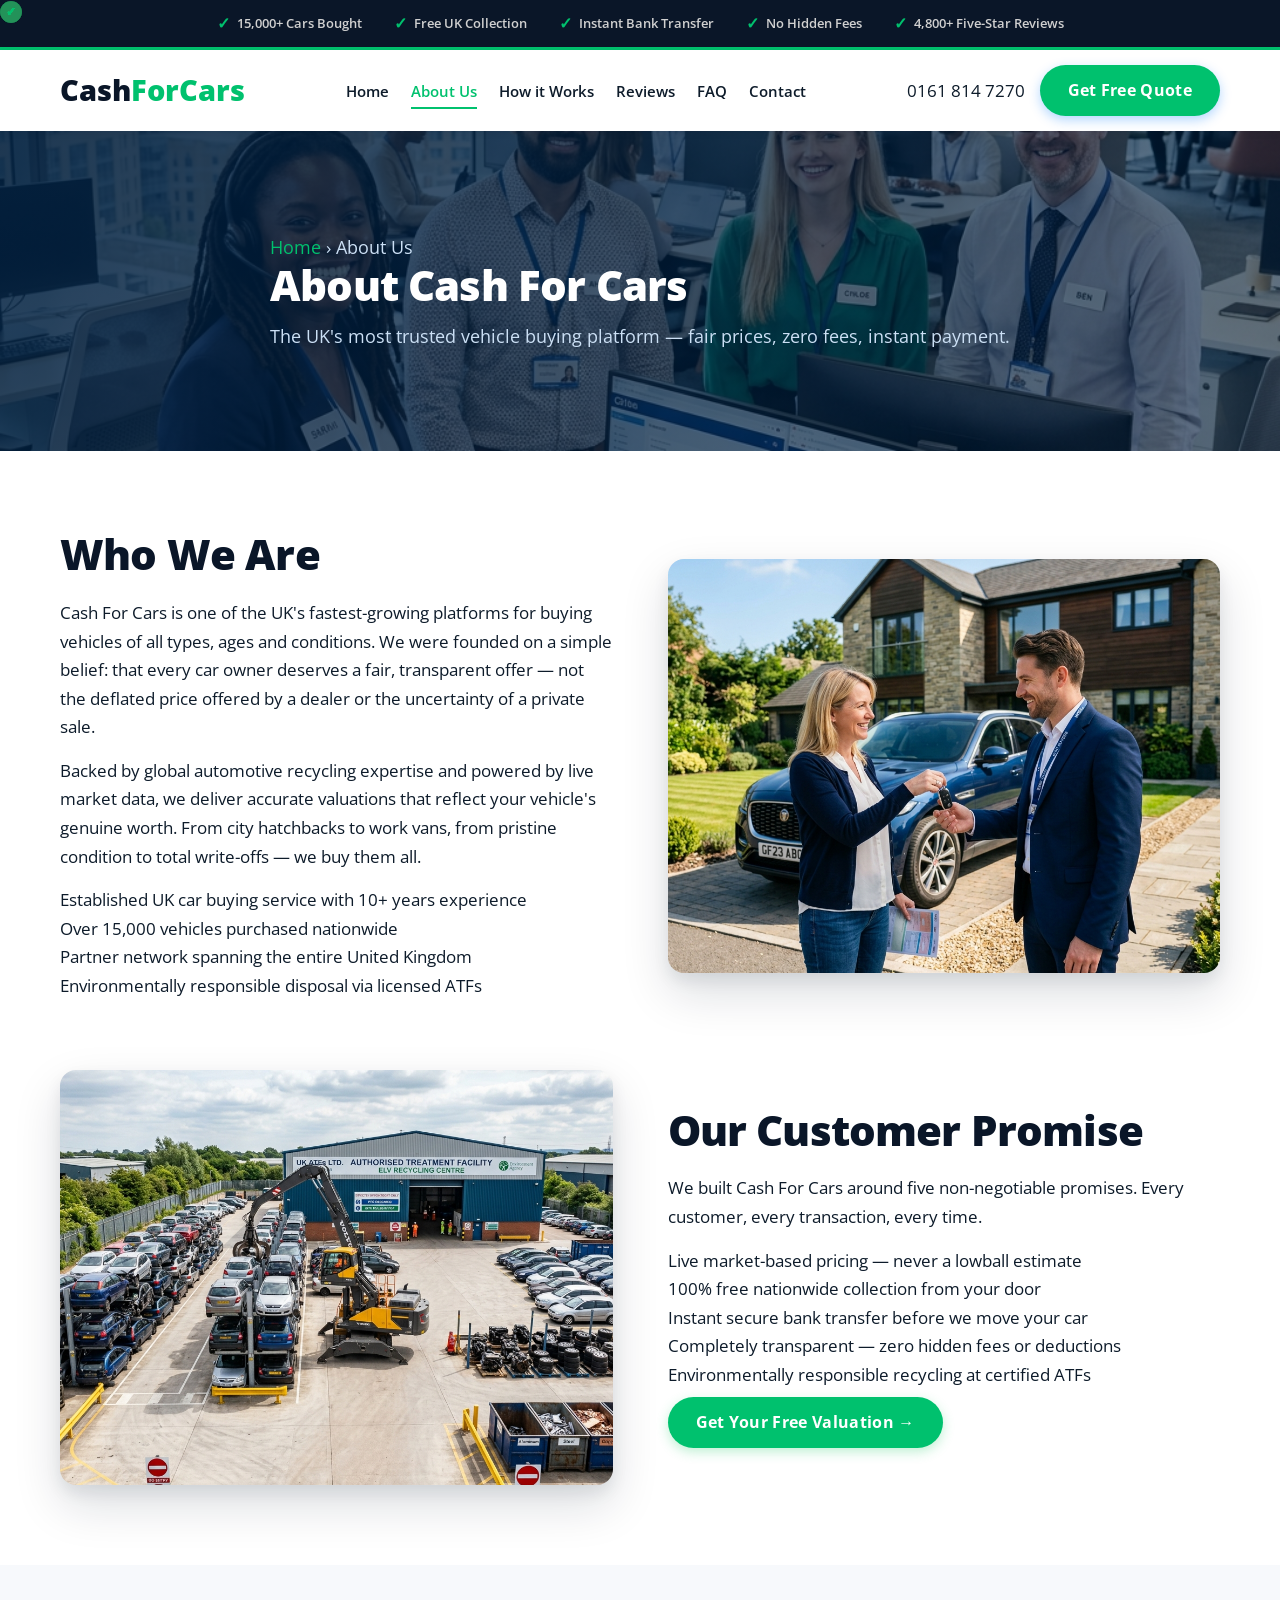
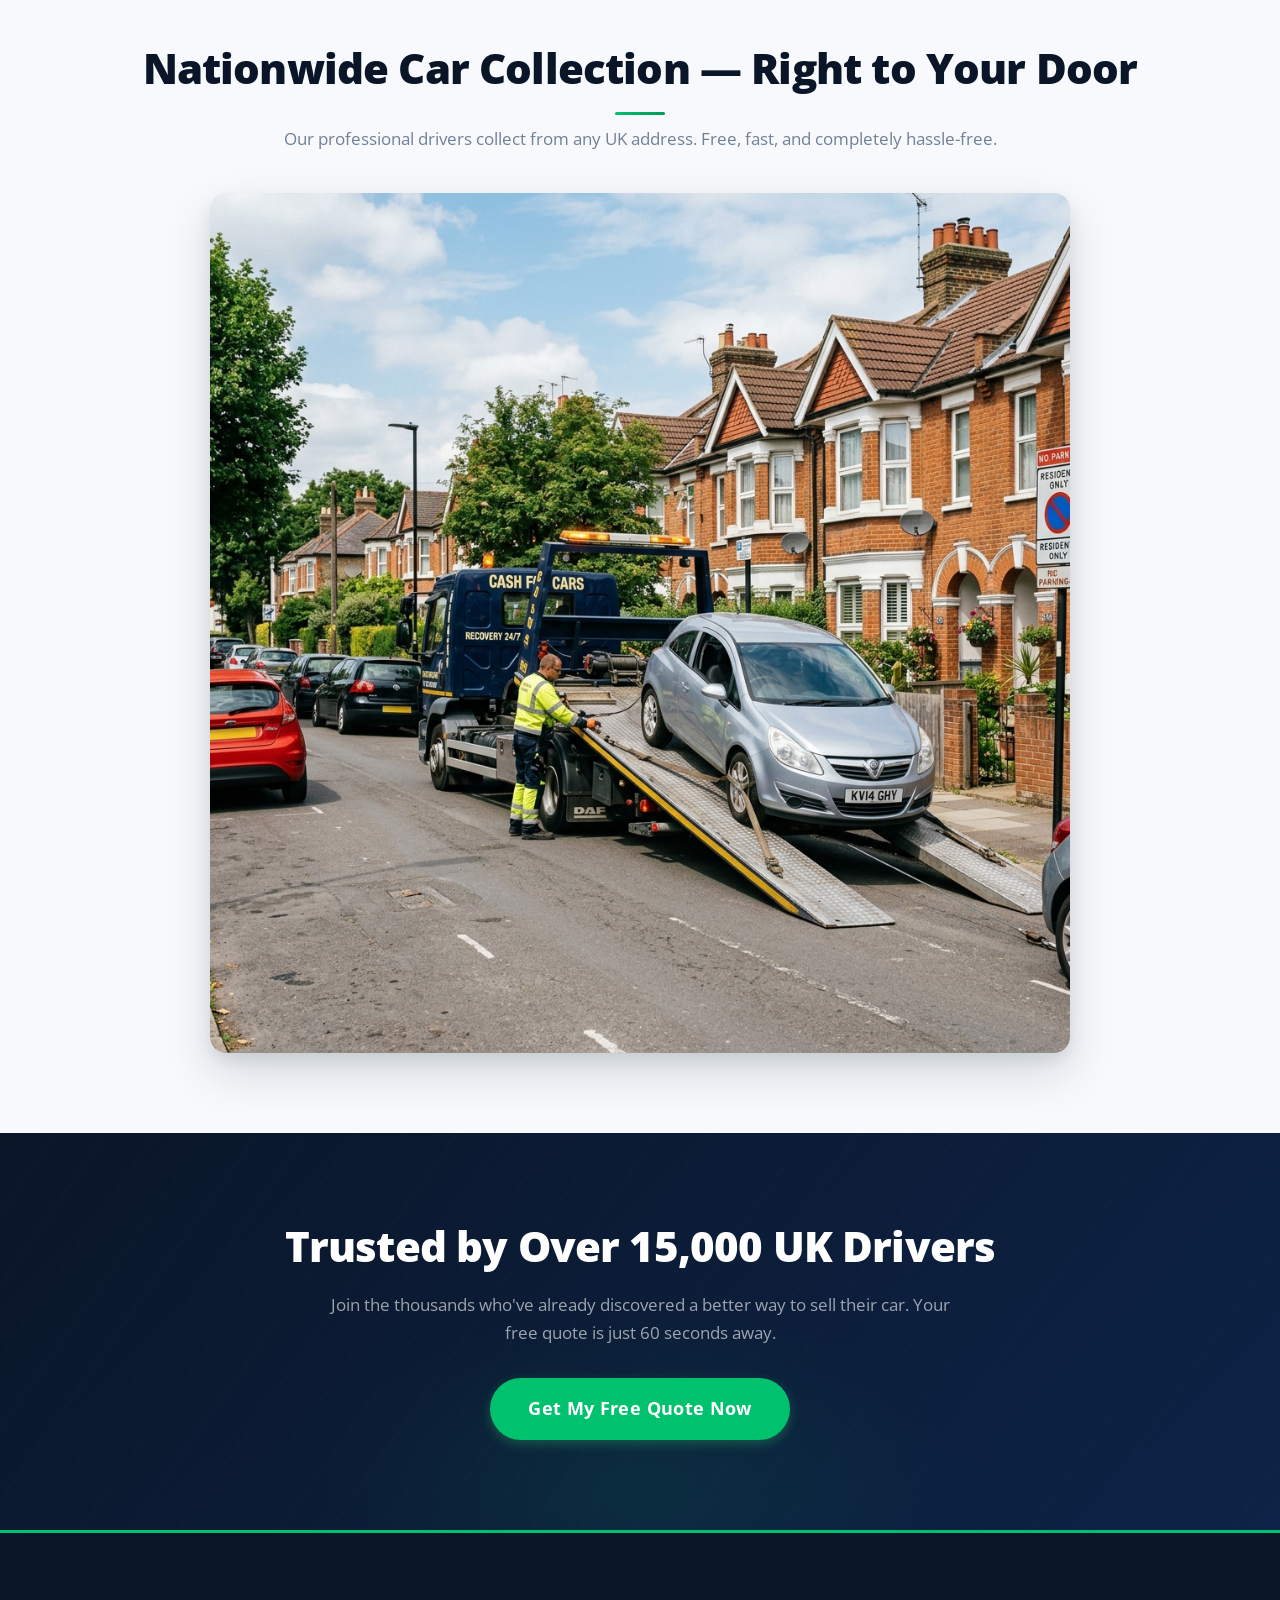
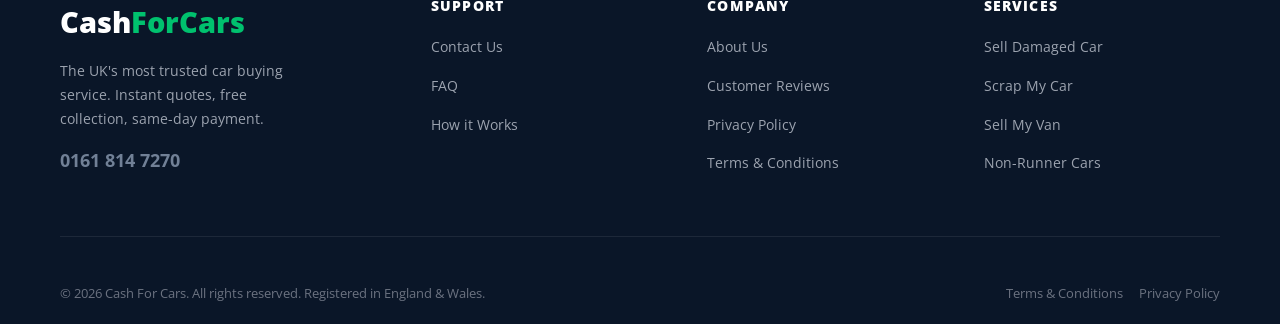
==== commit e7496d07: "ss" ====
--- a/CASHFORCARS/about.html
+++ b/CASHFORCARS/about.html
@@ -42,7 +42,8 @@
                 </ul>
             </nav>
             <div class="nav-contact">
-                <a href="index.html#quote-section" class="btn btn-cta">Get Free Quote</a>
+                <a href="tel:01618147270" class="phone-number">0161 814 7270</a>
+                <a href="index#quote-section" class="btn btn-cta">Get Free Quote</a>
             </div>
             <button class="mobile-menu-btn" aria-label="Toggle menu"><span></span><span></span><span></span></button>
         </div>
@@ -114,7 +115,7 @@
         <div class="container">
             <h2>Trusted by Over 15,000 UK Drivers</h2>
             <p>Join the thousands who've already discovered a better way to sell their car. Your free quote is just 60 seconds away.</p>
-            <a href="index.html#quote-section" class="btn btn-primary btn-large">Get My Free Quote Now</a>
+            <a href="index#quote-section" class="btn btn-primary btn-large">Get My Free Quote Now</a>
         </div>
     </section>
 
@@ -125,6 +126,7 @@
                 <div class="footer-brand">
                     <div class="logo"><a href="index">Cash<span>ForCars</span></a></div>
                     <p class="footer-tagline">The UK's most trusted car buying service. Instant quotes, free collection, same-day payment.</p>
+                    <p class="footer-phone" style="margin-top:12px;font-size:1.1rem;"><a href="tel:01618147270" style="color:var(--text-light);font-weight:700;text-decoration:none;">0161 814 7270</a></p>
                 </div>
                 <div class="footer-col">
                     <h3>Support</h3>
--- a/CASHFORCARS/src/css/style.css
+++ b/CASHFORCARS/src/css/style.css
@@ -92,6 +92,13 @@
     border-radius: 2px;
 }
 .text-left.section-title::after { left: 0; transform: none; }
+
+@media (max-width: 768px) {
+    .section-title.text-left::after {
+        left: 50%;
+        transform: translateX(-50%);
+    }
+}
 .section-desc { text-align: center; color: var(--text-light); margin-bottom: 40px; font-size: 1.05rem; }
 .text-center { text-align: center; }
 .text-left { text-align: left; }
@@ -1158,29 +1165,30 @@
    RESPONSIVE DESIGN — PREMIUM REFACTOR
    ================================ */
 
-/* Mobile CTA FAB */
 .mobile-cta-fab {
     position: fixed;
-    bottom: 25px;
-    right: 25px;
+    bottom: 20px;
+    right: 20px;
     background: var(--primary-mint);
     color: var(--white);
-    padding: 14px 24px;
+    padding: 12px 20px;
     border-radius: 50px;
     font-weight: 800;
-    box-shadow: 0 10px 25px rgba(46, 204, 113, 0.4);
-    z-index: 999;
+    box-shadow: 0 8px 25px rgba(0, 193, 110, 0.4);
+    z-index: 9999;
     display: none; /* Shown via JS on scroll */
     align-items: center;
     gap: 8px;
     text-transform: uppercase;
-    letter-spacing: 0.05em;
-    font-size: 0.85rem;
+    letter-spacing: 0.03em;
+    font-size: 0.8rem;
     transition: var(--transition-smooth);
-    border: 2px solid rgba(255,255,255,0.2);
+    border: 2px solid rgba(255,255,255,0.25);
     text-decoration: none;
-}
-.mobile-cta-fab:active { transform: scale(0.95); }
+    backdrop-filter: blur(4px);
+}
+.mobile-cta-fab svg { flex-shrink: 0; }
+.mobile-cta-fab:active { transform: scale(0.96); }
 
 /* ================================
    HERO AWARD ROW
@@ -1473,7 +1481,19 @@
 
     /* Section padding reduced */
     .benefits-section,
-    .services-section { padding: 55px 0; }
+    .services-section,
+    .custom-media-section,
+    .scrap-info-section,
+    .faq-home-section { padding: 60px 0 80px; }
+
+    /* Ensure text doesn't overflow or clip */
+    .content-col p {
+        font-size: 0.95rem;
+        line-height: 1.65;
+        max-width: 100%;
+        margin-left: auto;
+        margin-right: auto;
+    }
 }
 
 @media (max-width: 480px) {
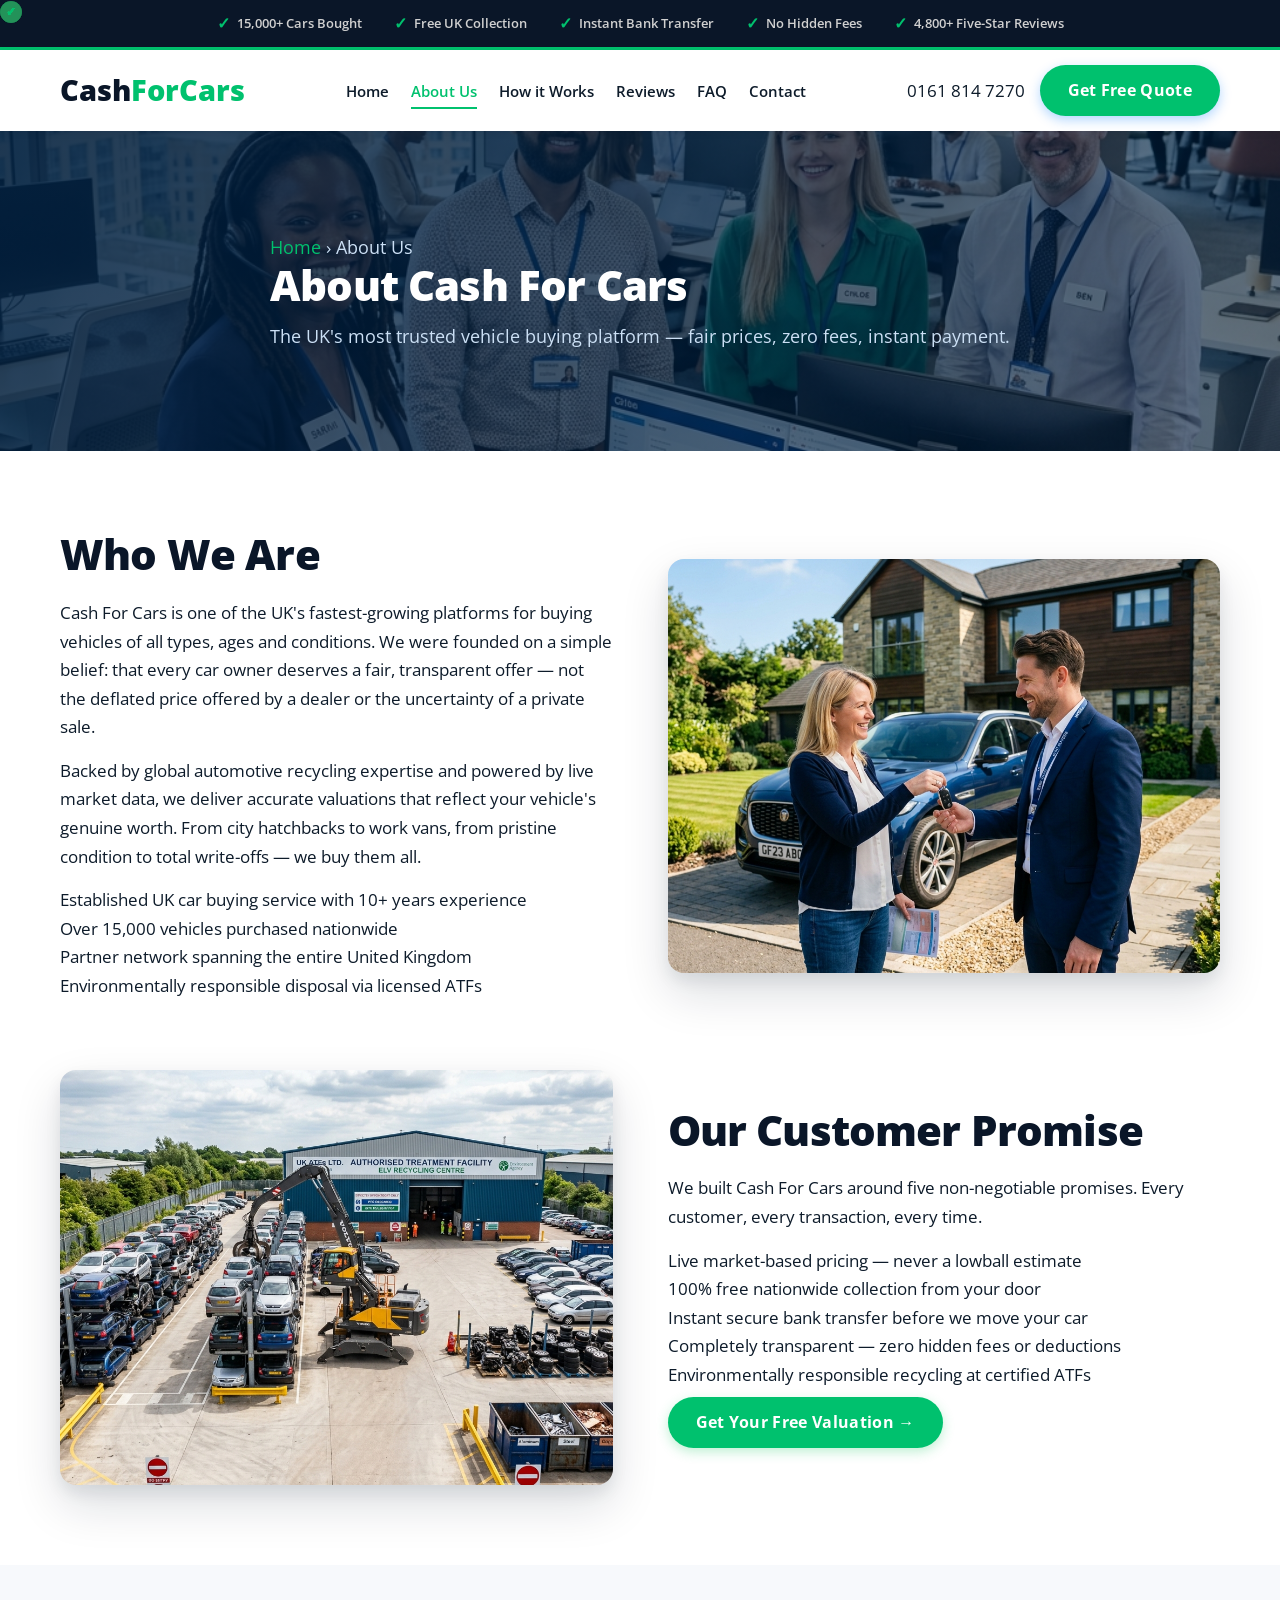
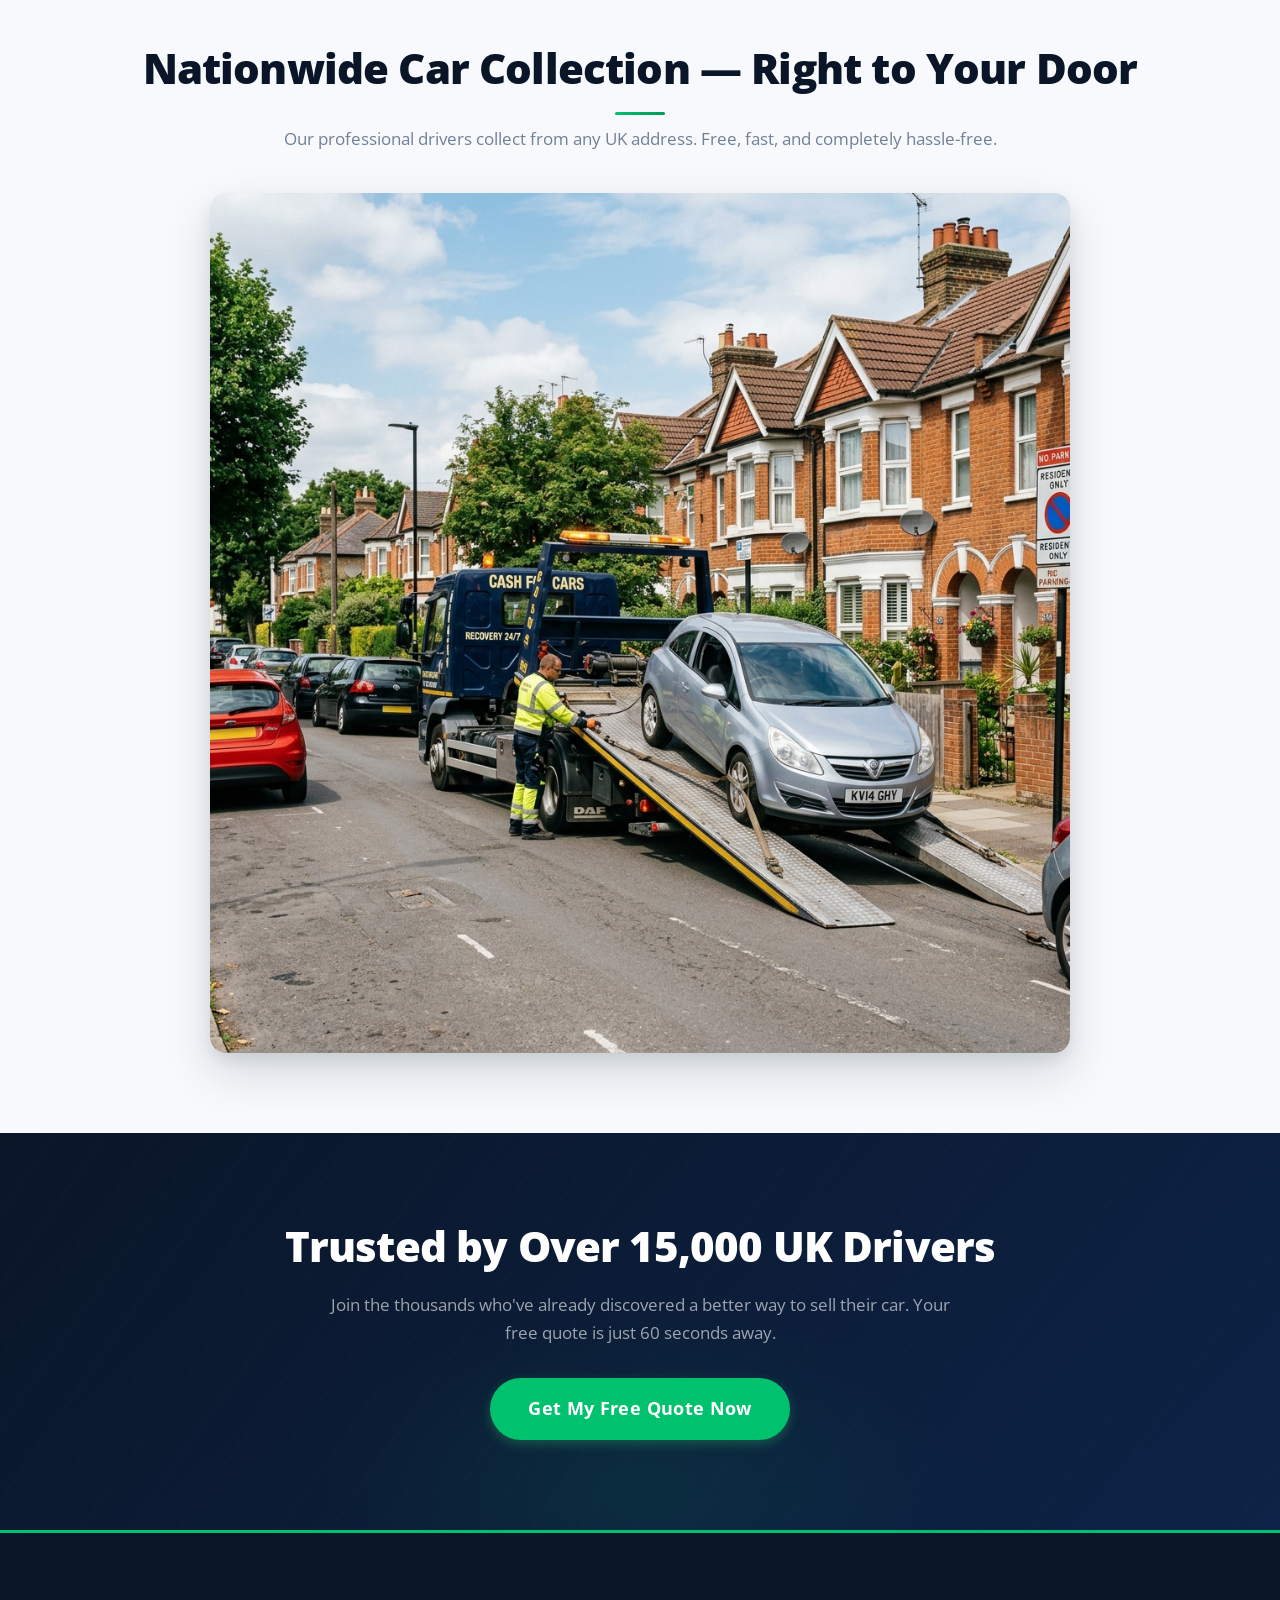
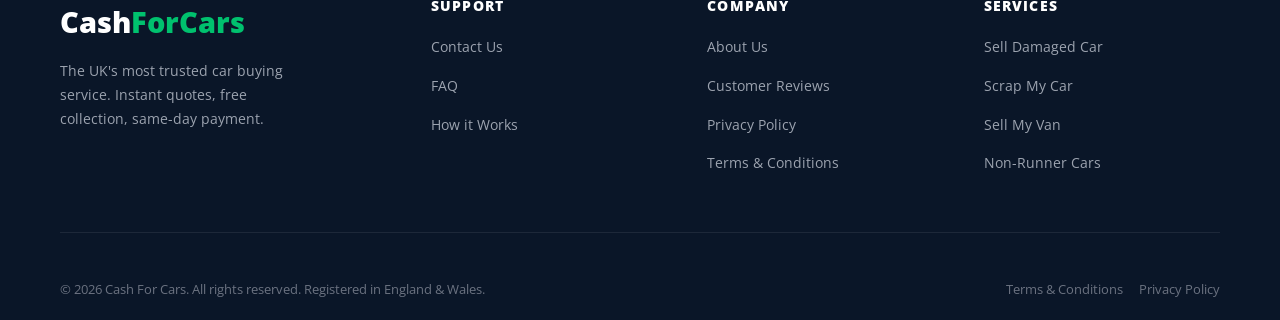
==== commit dd20224c: "d" ====
--- a/CASHFORCARS/about.html
+++ b/CASHFORCARS/about.html
@@ -126,7 +126,6 @@
                 <div class="footer-brand">
                     <div class="logo"><a href="index">Cash<span>ForCars</span></a></div>
                     <p class="footer-tagline">The UK's most trusted car buying service. Instant quotes, free collection, same-day payment.</p>
-                    <p class="footer-phone" style="margin-top:12px;font-size:1.1rem;"><a href="tel:01618147270" style="color:var(--text-light);font-weight:700;text-decoration:none;">0161 814 7270</a></p>
                 </div>
                 <div class="footer-col">
                     <h3>Support</h3>
